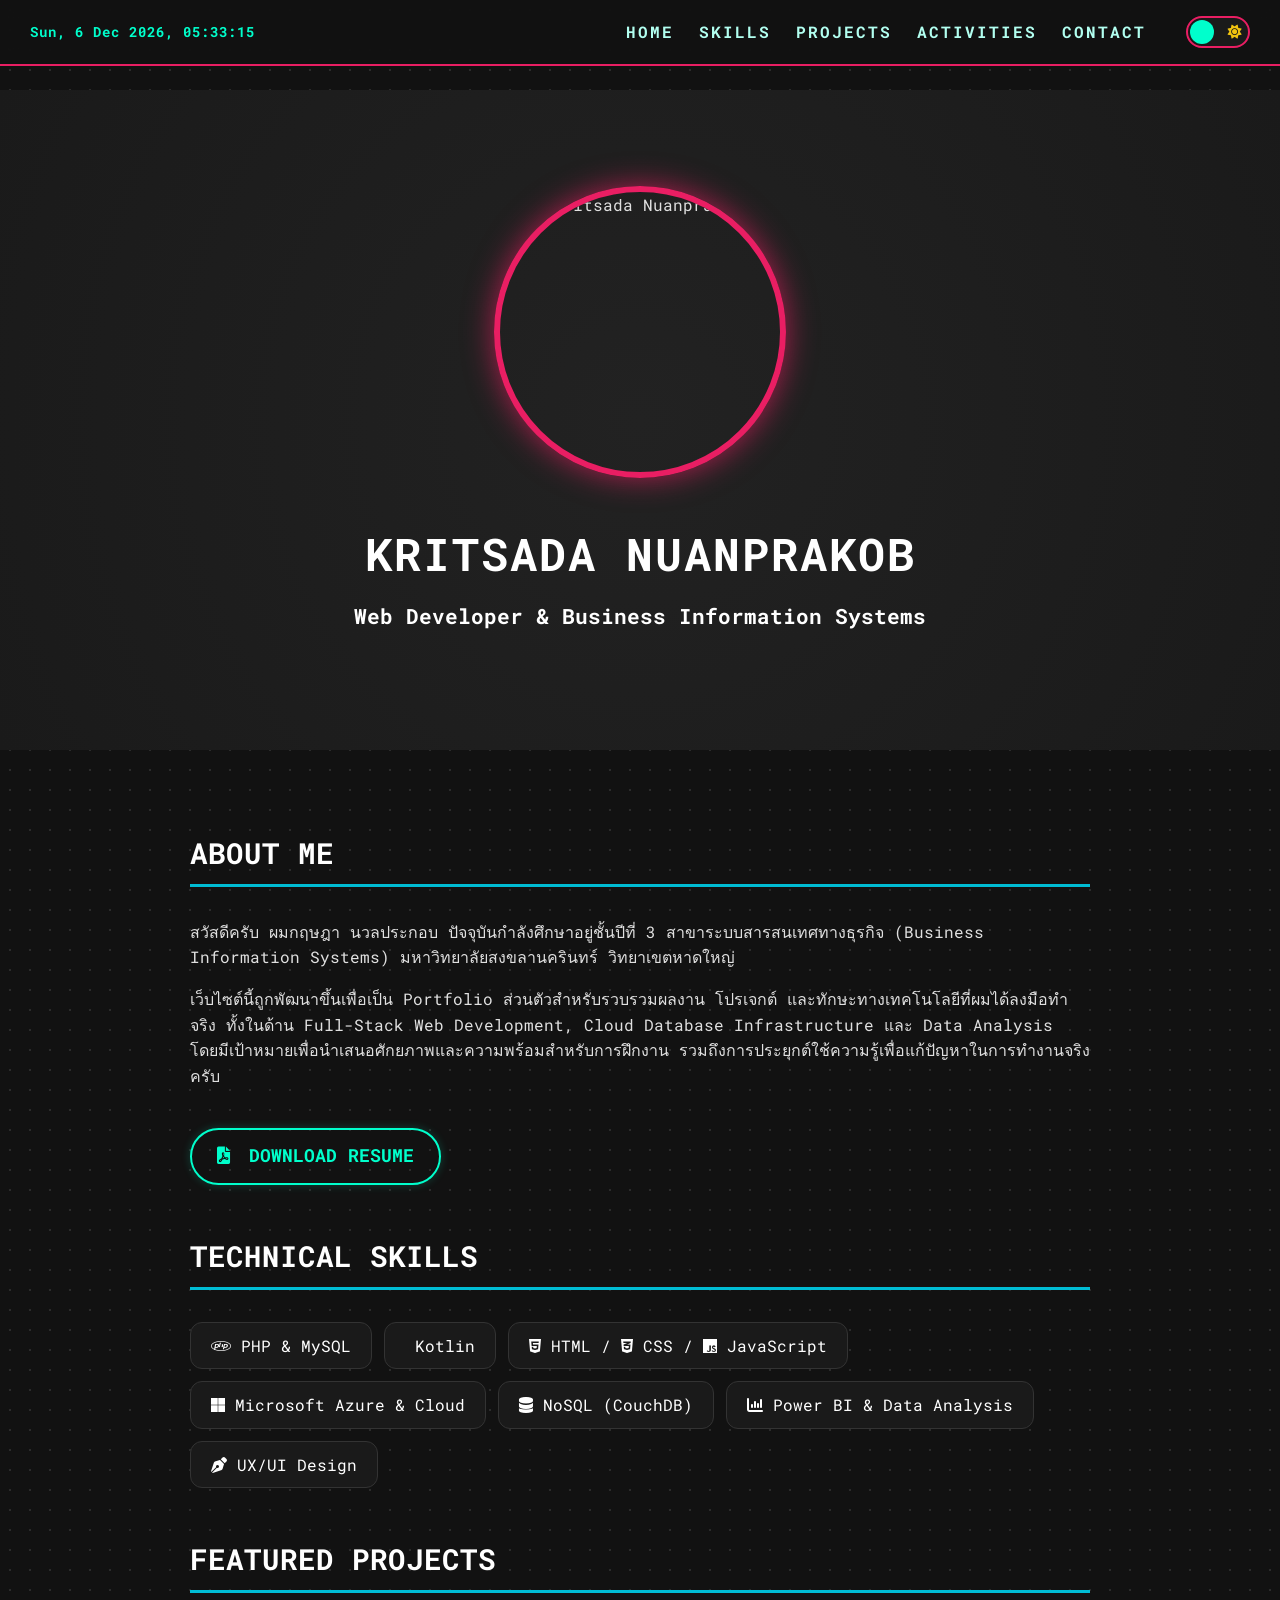
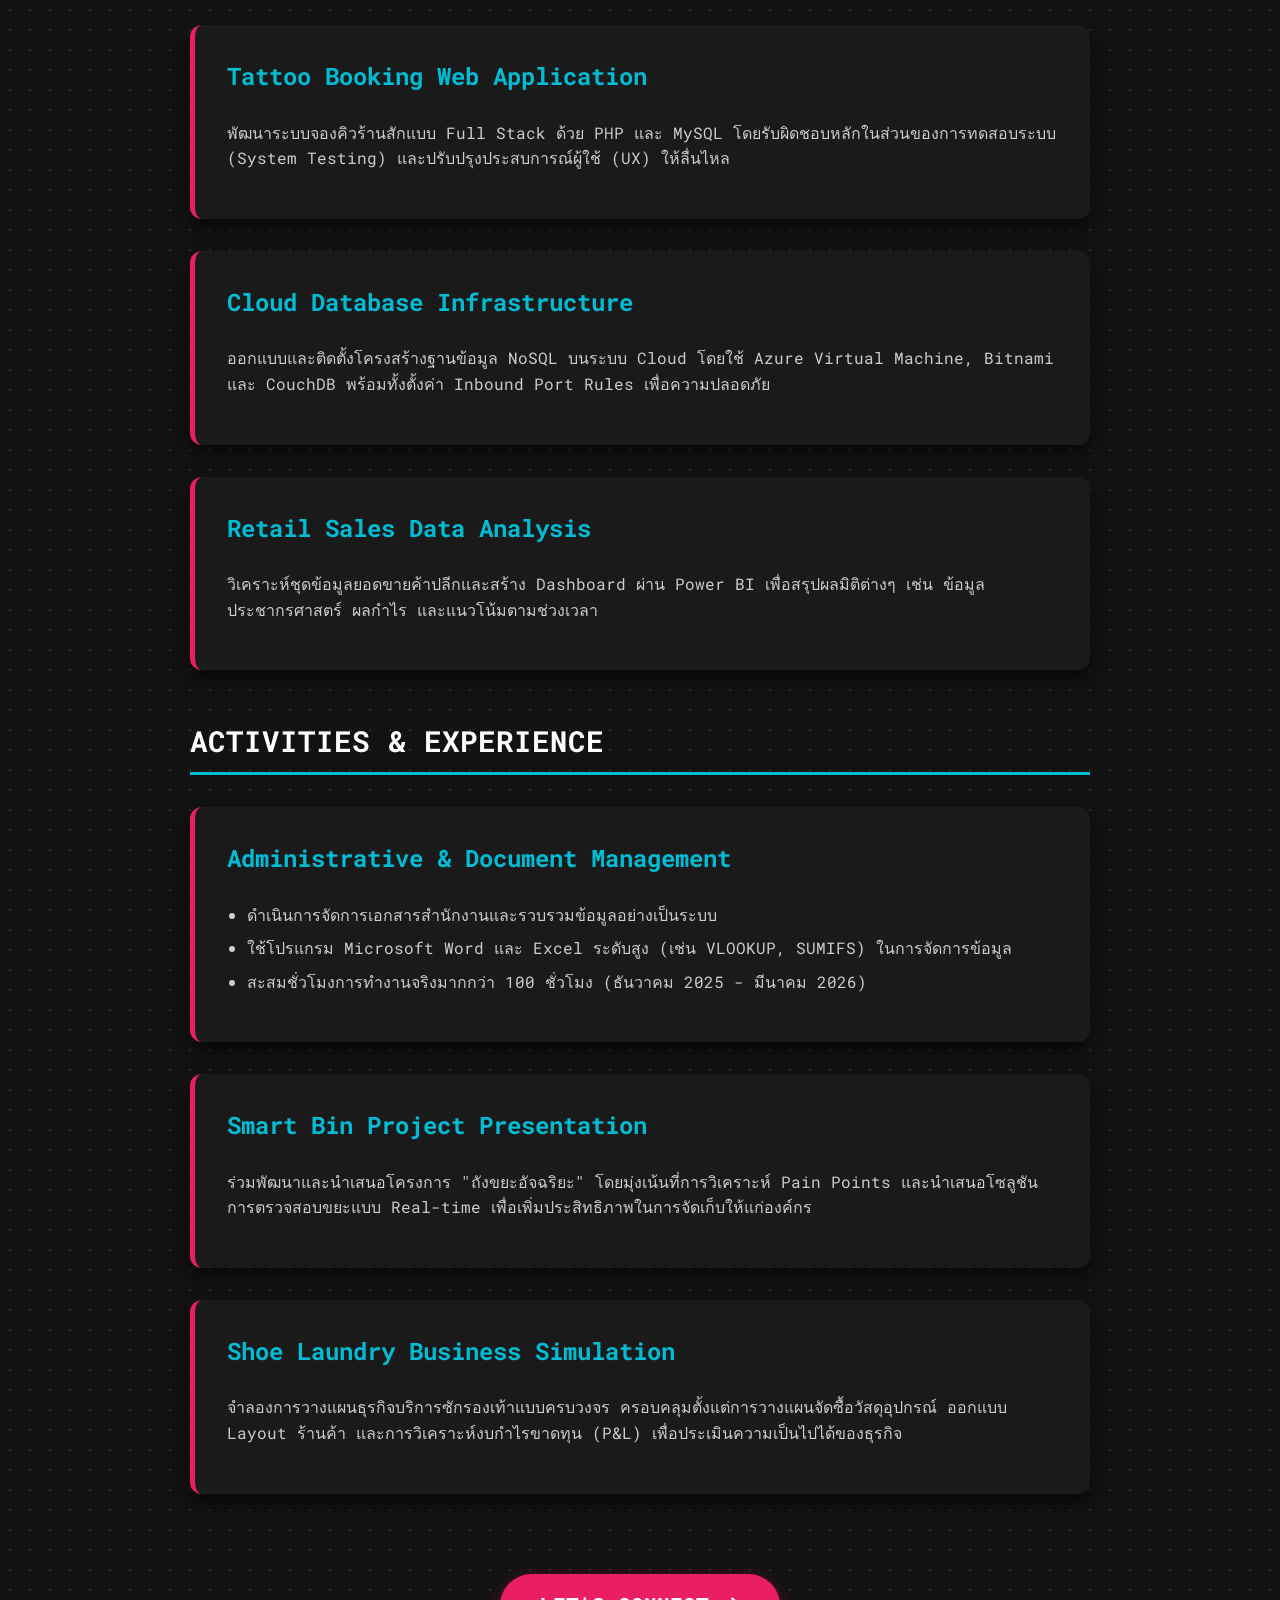
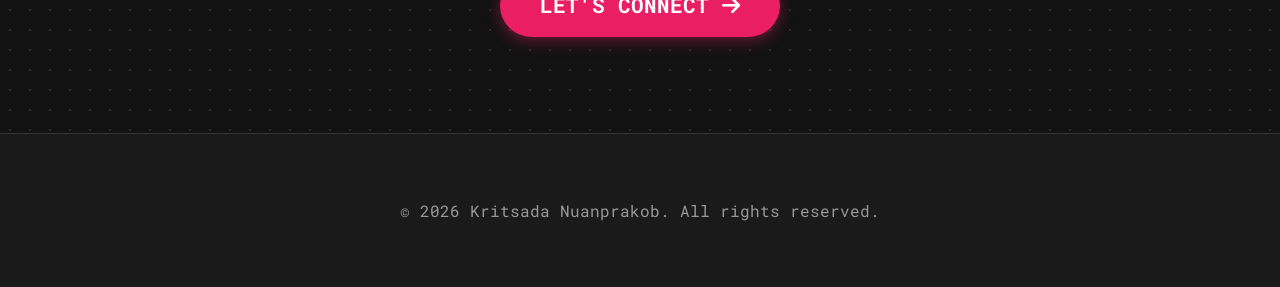
==== index.html @ 356253b8 "Add files via upload" ====
<!DOCTYPE html>
<html lang="en">
<head>
    <meta charset="UTF-8">
    <meta name="viewport" content="width=device-width, initial-scale=1.0">
    <title>Kritsada Nuanprakob | Web Dev Portfolio</title>
    
    <link href="https://fonts.googleapis.com/css2?family=Roboto+Mono:wght@700&display=swap" rel="stylesheet">
    <link rel="stylesheet" href="https://cdnjs.cloudflare.com/ajax/libs/font-awesome/6.0.0/css/all.min.css">
    
    <link rel="stylesheet" href="style.css">
</head>
<body>

    <nav>
        <div class="nav-datetime" id="clock">Loading Time...</div>

        <ul>
            <li><a href="#home">Home</a></li>
            <li><a href="#skills">Skills</a></li>
            <li><a href="#projects">Projects</a></li>
            <li><a href="#activities">Activities</a></li>
            <li><a href="contact.html">Contact</a></li>
            
            <li>
                <button class="theme-switch" id="theme-btn" title="Toggle Light/Dark Mode">
                    <i class="fa-solid fa-moon"></i>
                    <i class="fa-solid fa-sun"></i>
                    <div class="slider"></div>
                </button>
            </li>
        </ul>
    </nav>

    <header id="home">
        <img src="profile.jpg" alt="Kritsada Nuanprakob" class="profile-pic">
        <h1>Kritsada Nuanprakob</h1>
        <p>Web Developer & Business Information Systems</p>
    </header>

    <div class="container">
        
        <section id="about">
            <h2 class="section-title">About Me</h2>
            <p>สวัสดีครับ ผมกฤษฎา นวลประกอบ ปัจจุบันกำลังศึกษาอยู่ชั้นปีที่ 3 สาขาระบบสารสนเทศทางธุรกิจ (Business Information Systems) มหาวิทยาลัยสงขลานครินทร์ วิทยาเขตหาดใหญ่</p>
            <p>เว็บไซต์นี้ถูกพัฒนาขึ้นเพื่อเป็น Portfolio ส่วนตัวสำหรับรวบรวมผลงาน โปรเจกต์ และทักษะทางเทคโนโลยีที่ผมได้ลงมือทำจริง ทั้งในด้าน Full-Stack Web Development, Cloud Database Infrastructure และ Data Analysis โดยมีเป้าหมายเพื่อนำเสนอศักยภาพและความพร้อมสำหรับการฝึกงาน รวมถึงการประยุกต์ใช้ความรู้เพื่อแก้ปัญหาในการทำงานจริงครับ</p>
            <a href="Kritsada_Resume.pdf" download class="btn-download">
                <i class="fa-solid fa-file-pdf"></i> Download Resume
            </a>
        </section>

        <section id="skills">
            <h2 class="section-title">Technical Skills</h2>
            <ul class="skills-list">
                <li><i class="fa-brands fa-php"></i> PHP & MySQL</li>
                <li><i class="fa-brands fa-kotlin"></i> Kotlin</li>
                <li><i class="fa-brands fa-html5"></i> HTML / <i class="fa-brands fa-css3-alt"></i> CSS / <i class="fa-brands fa-js"></i> JavaScript</li>
                <li><i class="fa-brands fa-microsoft"></i> Microsoft Azure & Cloud</li>
                <li><i class="fa-solid fa-database"></i> NoSQL (CouchDB)</li>
                <li><i class="fa-solid fa-chart-column"></i> Power BI & Data Analysis</li>
                <li><i class="fa-solid fa-pen-nib"></i> UX/UI Design</li>
            </ul>
        </section>

        <section id="projects">
            <h2 class="section-title">Featured Projects</h2>
            <div class="project-card">
                <h3>Tattoo Booking Web Application</h3>
                <p>พัฒนาระบบจองคิวร้านสักแบบ Full Stack ด้วย PHP และ MySQL โดยรับผิดชอบหลักในส่วนของการทดสอบระบบ (System Testing) และปรับปรุงประสบการณ์ผู้ใช้ (UX) ให้ลื่นไหล</p>
            </div>
            <div class="project-card">
                <h3>Cloud Database Infrastructure</h3>
                <p>ออกแบบและติดตั้งโครงสร้างฐานข้อมูล NoSQL บนระบบ Cloud โดยใช้ Azure Virtual Machine, Bitnami และ CouchDB พร้อมทั้งตั้งค่า Inbound Port Rules เพื่อความปลอดภัย</p>
            </div>
            <div class="project-card">
                <h3>Retail Sales Data Analysis</h3>
                <p>วิเคราะห์ชุดข้อมูลยอดขายค้าปลีกและสร้าง Dashboard ผ่าน Power BI เพื่อสรุปผลมิติต่างๆ เช่น ข้อมูลประชากรศาสตร์ ผลกำไร และแนวโน้มตามช่วงเวลา</p>
            </div>
        </section>

        <section id="activities">
            <h2 class="section-title">Activities & Experience</h2>
            <div class="project-card">
                <h3>Administrative & Document Management</h3>
                <ul>
                    <li>ดำเนินการจัดการเอกสารสำนักงานและรวบรวมข้อมูลอย่างเป็นระบบ</li>
                    <li>ใช้โปรแกรม Microsoft Word และ Excel ระดับสูง (เช่น VLOOKUP, SUMIFS) ในการจัดการข้อมูล</li>
                    <li>สะสมชั่วโมงการทำงานจริงมากกว่า 100 ชั่วโมง (ธันวาคม 2025 - มีนาคม 2026)</li>
                </ul>
            </div>
            <div class="project-card">
                <h3>Smart Bin Project Presentation</h3>
                <p>ร่วมพัฒนาและนำเสนอโครงการ "ถังขยะอัจฉริยะ" โดยมุ่งเน้นที่การวิเคราะห์ Pain Points และนำเสนอโซลูชันการตรวจสอบขยะแบบ Real-time เพื่อเพิ่มประสิทธิภาพในการจัดเก็บให้แก่องค์กร</p>
            </div>
            <div class="project-card">
                <h3>Shoe Laundry Business Simulation</h3>
                <p>จำลองการวางแผนธุรกิจบริการซักรองเท้าแบบครบวงจร ครอบคลุมตั้งแต่การวางแผนจัดซื้อวัสดุอุปกรณ์ ออกแบบ Layout ร้านค้า และการวิเคราะห์งบกำไรขาดทุน (P&L) เพื่อประเมินความเป็นไปได้ของธุรกิจ</p>
            </div>
        </section>

        <div style="text-align: center; margin-top: 2rem;">
            <a href="contact.html" class="btn-to-contact">Let's Connect <i class="fa-solid fa-arrow-right"></i></a>
        </div>

    </div>

    <footer>
        <p>&copy; 2026 Kritsada Nuanprakob. All rights reserved.</p>
    </footer>

    <script src="script.js"></script>
</body>
</html>
---- style.css ----
/* --- ตั้งค่าพื้นฐาน --- */
html { scroll-behavior: smooth; }
body { 
    font-family: 'Roboto Mono', monospace, 'Inter', 'Segoe UI', sans-serif; 
    margin: 0; padding: 0; color: #e0e0e0; 
    background-color: #121212; 
    background-image: radial-gradient(#2c2c2c 1px, transparent 1px);
    background-size: 20px 20px;
    line-height: 1.6; padding-top: 90px; 
    transition: background-color 0.4s ease, color 0.4s ease;
}

/* --- CSS Animation --- */
@keyframes fadeInUp {
    from { opacity: 0; transform: translateY(20px); }
    to { opacity: 1; transform: translateY(0); }
}
.section-title, .project-card, .btn-to-contact, #about {
    animation: fadeInUp 0.6s ease-out forwards; opacity: 0; 
}
.project-card:nth-child(2) { animation-delay: 0.2s; }
.project-card:nth-child(3) { animation-delay: 0.4s; }
.project-card:nth-child(4) { animation-delay: 0.6s; }

/* --- แถบเมนู Navigation Bar --- */
nav {
    position: fixed; top: 0; width: 100%;
    background-color: rgba(18, 18, 18, 0.95); backdrop-filter: blur(10px);
    z-index: 1000; border-bottom: 2px solid #e91e63;
    padding: 1rem 30px; display: flex; 
    justify-content: space-between; align-items: center;
    box-sizing: border-box; transition: background-color 0.4s ease;
}
.nav-datetime { color: #00ffcc; font-size: 0.9rem; letter-spacing: 1px; font-weight: bold; }
nav ul { display: flex; align-items: center; list-style: none; margin: 0; padding: 0; gap: 25px; }
nav a {
    color: #b2fff0; text-decoration: none; font-size: 1rem; text-transform: uppercase;
    letter-spacing: 2px; font-weight: bold; padding-bottom: 5px; 
    border-bottom: 2px solid transparent; transition: all 0.3s ease;
}
nav a:hover { color: #00ffcc; text-shadow: 0 0 10px rgba(0, 255, 204, 0.8); border-bottom: 2px solid #00ffcc; }

/* --- ปุ่มสลับธีมแบบสวิตช์ (Toggle Switch) --- */
.theme-switch {
    position: relative; display: flex; align-items: center; justify-content: space-between;
    width: 64px; height: 32px; background-color: #1a1a1a;
    border-radius: 30px; border: 2px solid #e91e63;
    padding: 0 6px; cursor: pointer; margin-left: 15px;
    transition: background-color 0.4s, border-color 0.4s;
}
.theme-switch i { font-size: 14px; color: #f1c40f; z-index: 1; } /* สีเหลืองสำหรับไอคอน */
.theme-switch .slider {
    position: absolute; top: 2px; left: 2px;
    width: 24px; height: 24px; background-color: #00ffcc;
    border-radius: 50%; z-index: 2;
    transition: transform 0.4s cubic-bezier(0.68, -0.55, 0.265, 1.55); /* เอฟเฟกต์เด้งๆ */
}
/* สไตล์ปุ่มเมื่ออยู่ใน Light Mode */
body.light-mode .theme-switch { background-color: #fff; border-color: #00bcd4; }
body.light-mode .theme-switch .slider {
    transform: translateX(32px); /* เลื่อนสวิตช์ไปขวา */
    background-color: #e91e63; /* เปลี่ยนสีเป็นชมพู */
}

/* --- ส่วนหัวเว็บไซต์ (Header) --- */
header { 
    background: radial-gradient(circle, #222 0%, #1a1a1a 100%); 
    display: flex; flex-direction: column; align-items: center; 
    justify-content: center; padding: 6rem 1rem; text-align: center; transition: background 0.4s ease;
}
.profile-pic { 
    width: 280px; height: 280px; border-radius: 50%; border: 6px solid #e91e63; 
    box-shadow: 0 0 30px rgba(233, 30, 99, 0.7); margin-bottom: 2.5rem; 
    object-fit: cover; transition: transform 0.3s ease; 
}
.profile-pic:hover { transform: scale(1.05); }
header h1 { margin: 0; font-size: 2.8rem; color: #fff; text-transform: uppercase; letter-spacing: 2px; }
header p { font-size: 1.3rem; color: #fff; margin-top: 10px; font-weight: bold; }

/* --- ส่วนโครงสร้างเนื้อหา --- */
.container { max-width: 900px; margin: 0 auto; padding: 2rem 1rem; }
.section-title { 
    border-bottom: 3px solid #00bcd4; padding-bottom: 0.5rem; 
    margin-bottom: 2rem; margin-top: 3rem; color: #fff; 
    text-transform: uppercase; font-size: 1.8rem; letter-spacing: 1px; 
}

/* --- ทักษะความสามารถ --- */
.skills-list { display: flex; flex-wrap: wrap; gap: 12px; list-style: none; padding: 0; }
.skills-list li { 
    background-color: #1a1a1a; padding: 10px 20px; border-radius: 12px; 
    font-size: 1rem; color: #fff; border: 1px solid #333; transition: all 0.3s; 
}
.skills-list li:hover { transform: scale(1.05); background-color: #00bcd4; color: #000; }

/* --- การ์ดผลงาน --- */
.project-card { 
    background: #1a1a1a; padding: 2rem; border-radius: 12px; 
    box-shadow: 0 10px 15px rgba(0,0,0,0.5); margin-bottom: 2rem; 
    border-left: 5px solid #e91e63; transition: all 0.3s; 
}
.project-card:hover { transform: translateY(-5px); box-shadow: 0 15px 25px rgba(0,0,0,0.6); }
.project-card h3 { margin-top: 0; color: #00bcd4; font-size: 1.5rem; }
.project-card p { color: #ccc; }
.project-card ul { color: #ccc; margin-top: 10px; padding-left: 20px; }
.project-card ul li { margin-bottom: 8px; }

/* --- ปุ่มกดต่างๆ --- */
.btn-to-contact {
    display: inline-block; margin-top: 3rem; padding: 15px 40px;
    background-color: #e91e63; color: #fff; font-size: 1.3rem; border-radius: 40px;
    text-transform: uppercase; text-decoration: none; box-shadow: 0 4px 15px rgba(233, 30, 99, 0.4);
    transition: all 0.3s; font-weight: bold;
}
.btn-to-contact:hover { background-color: #00bcd4; color: #000; box-shadow: 0 4px 15px rgba(0, 188, 212, 0.4); transform: translateY(-3px); }

.btn-download {
    display: inline-block; margin-top: 1.5rem; padding: 12px 25px;
    background-color: transparent; color: #00ffcc; font-size: 1.1rem;
    border-radius: 30px; text-transform: uppercase; text-decoration: none;
    border: 2px solid #00ffcc; transition: all 0.3s; font-weight: bold;
    box-shadow: 0 0 10px rgba(0, 255, 204, 0.2);
}
.btn-download:hover { background-color: #00ffcc; color: #121212; box-shadow: 0 0 20px rgba(0, 255, 204, 0.8); transform: translateY(-3px); }
.btn-download i { margin-right: 8px; }

footer { text-align: center; padding: 3rem; background-color: #1a1a1a; color: #999; margin-top: 4rem; border-top: 1px solid #333; transition: background 0.4s; }

/* ========================================= */
/* --- ธีมสว่าง (Light Mode) เพิ่มความโดดเด่น --- */
/* ========================================= */
body.light-mode { 
    background-color: #f0f2f5; 
    color: #222; /* เปลี่ยนจากเทาเป็นเกือบดำให้อ่านง่าย */
    font-weight: 500; /* เพิ่มความหนาให้ตัวอักษรปกติ */
    background-image: radial-gradient(#ccc 1px, transparent 1px); 
}
body.light-mode nav { 
    background-color: rgba(255, 255, 255, 0.95); 
    border-bottom: 2px solid #00bcd4; 
    box-shadow: 0 4px 10px rgba(0,0,0,0.05); /* เพิ่มเงาให้เมนูลอยขึ้นมา */
}
body.light-mode .nav-datetime { color: #d81b60; font-weight: 900; }
body.light-mode nav a { color: #444; font-weight: 800; }
body.light-mode nav a:hover { color: #0097a7; border-bottom: 3px solid #0097a7; }

body.light-mode header { background: radial-gradient(circle, #e9ecef 0%, #fff 100%); }
body.light-mode header h1 { 
    color: #111; 
    font-weight: 900; 
    text-shadow: 2px 2px 4px rgba(0,0,0,0.1); /* เงาบางๆ ให้ชื่อเด่นออกมา */
}
body.light-mode header p { color: #008ba3; font-weight: bold; }

body.light-mode .section-title { 
    color: #111; font-weight: 900; border-bottom: 4px solid #00bcd4; 
}

body.light-mode .skills-list li { 
    background-color: #fff; color: #222; 
    border: 2px solid #e0e0e0; font-weight: bold;
    box-shadow: 0 2px 5px rgba(0,0,0,0.05);
}
body.light-mode .skills-list li:hover { background-color: #00bcd4; color: #fff; border-color: #00bcd4; }

body.light-mode .project-card { 
    background: #fff; 
    box-shadow: 0 6px 15px rgba(0,0,0,0.08); /* เพิ่มเงาการ์ดให้ลอยขึ้นอ่านง่าย */
    border-left: 6px solid #00bcd4; 
}
body.light-mode .project-card h3 { color: #d81b60; font-weight: 900; } 
body.light-mode .project-card p, body.light-mode .project-card ul { color: #333; font-weight: 500; }

body.light-mode footer { background-color: #fff; color: #555; border-top: 2px solid #ddd; font-weight: bold; }
body.light-mode .btn-download { color: #0097a7; border: 2px solid #0097a7; box-shadow: none; font-weight: 800; }
body.light-mode .btn-download:hover { background-color: #0097a7; color: #fff; }

/* --- Responsive Design --- */
@media (max-width: 768px) {
    nav { flex-direction: column; padding: 1rem; gap: 10px; }
    nav ul { flex-wrap: wrap; justify-content: center; gap: 15px; }
    .nav-datetime { margin-bottom: 5px; }
    body { padding-top: 130px; }
    header { padding: 3rem 1rem; }
    .profile-pic { width: 180px; height: 180px; border-width: 4px; } 
    header h1 { font-size: 2rem; }
    .section-title { font-size: 1.5rem; }
    .project-card h3 { font-size: 1.3rem; }
}
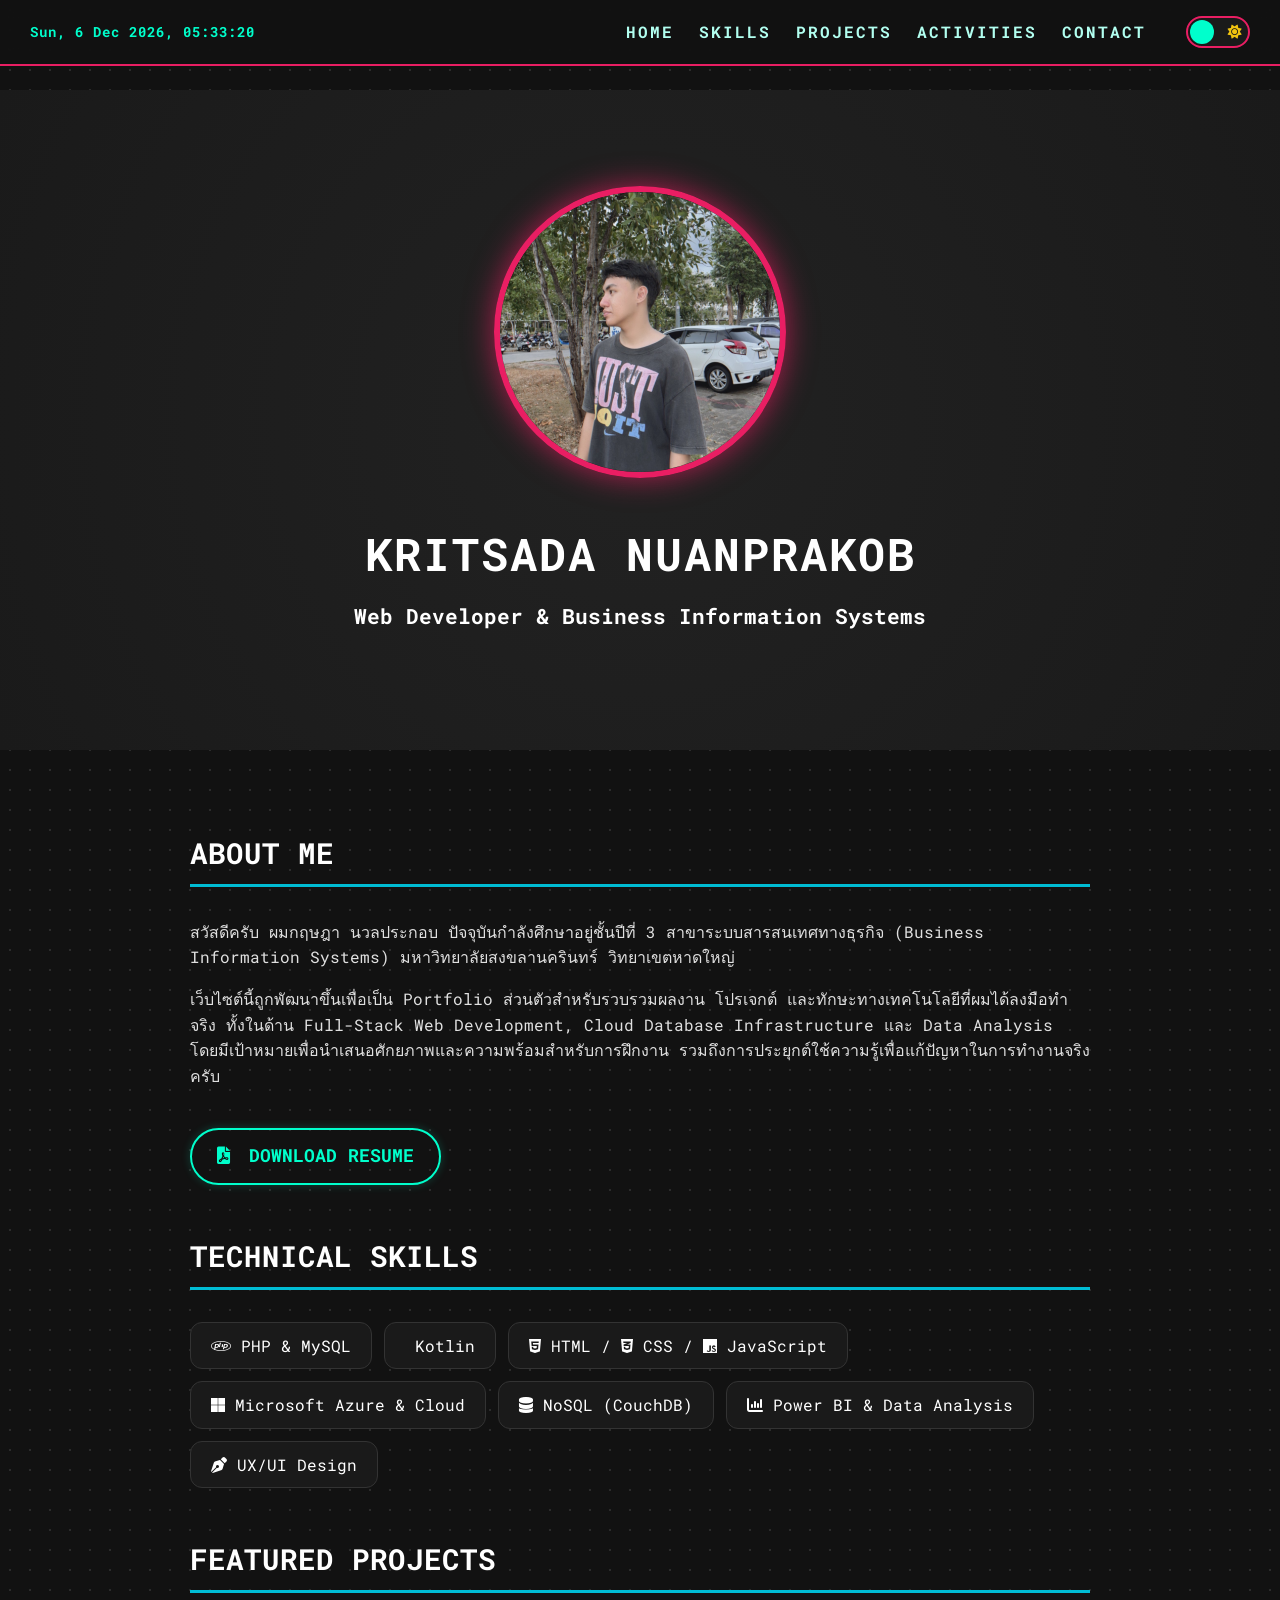
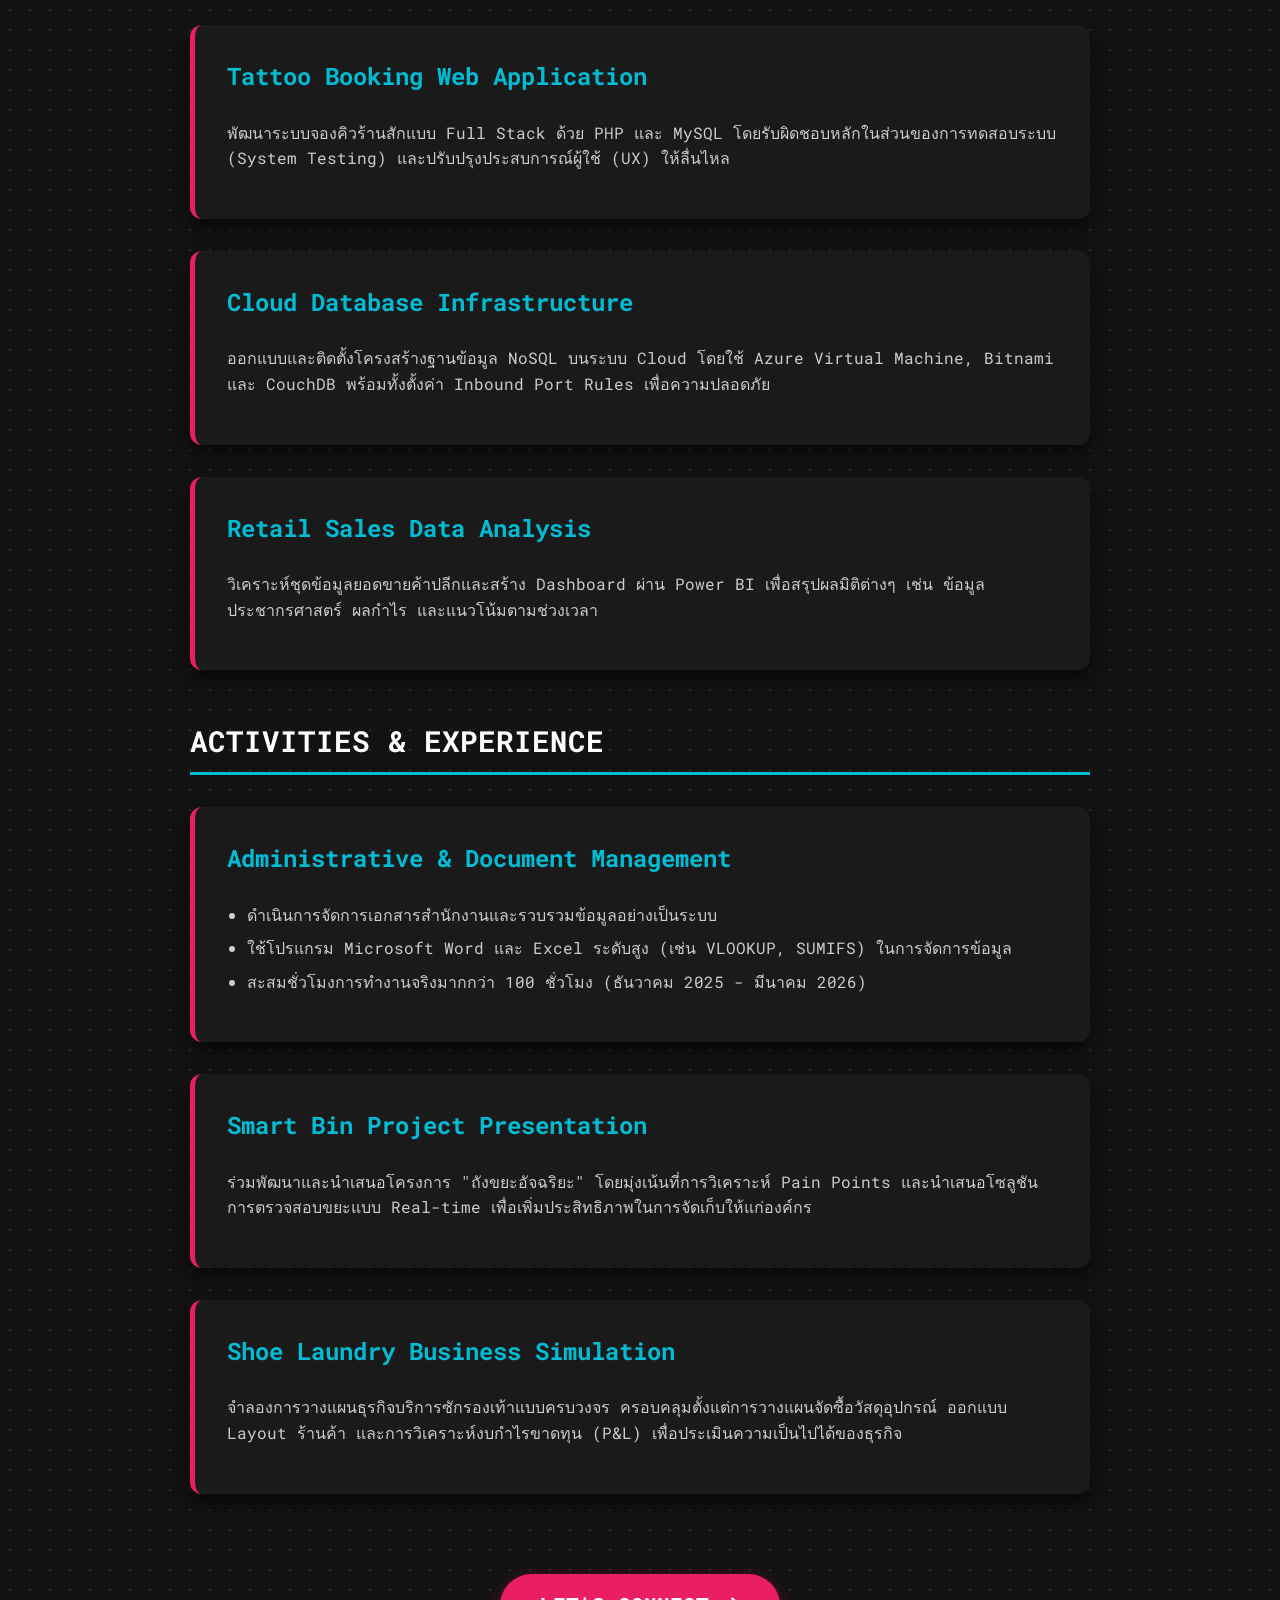
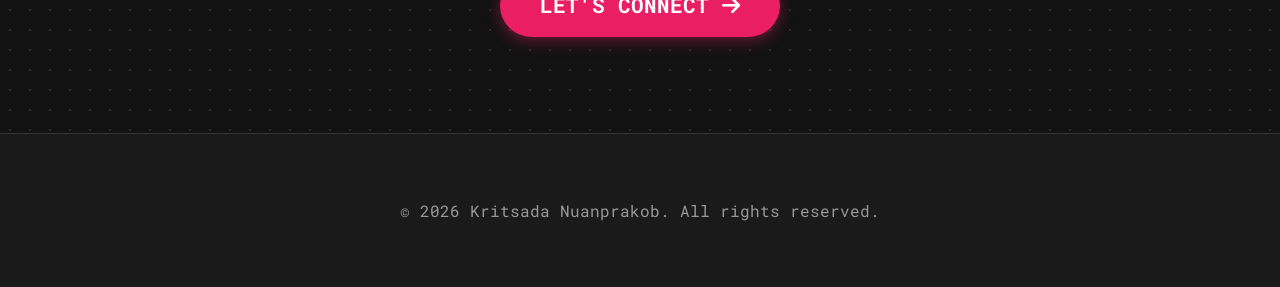
==== commit f71c3e13: "Add files via upload" ====
--- a/index.html
+++ b/index.html
@@ -33,7 +33,7 @@
     </nav>
 
     <header id="home">
-        <img src="profile.jpg" alt="Kritsada Nuanprakob" class="profile-pic">
+        <img src="profile.JPG" alt="Kritsada Nuanprakob" class="profile-pic">
         <h1>Kritsada Nuanprakob</h1>
         <p>Web Developer & Business Information Systems</p>
     </header>
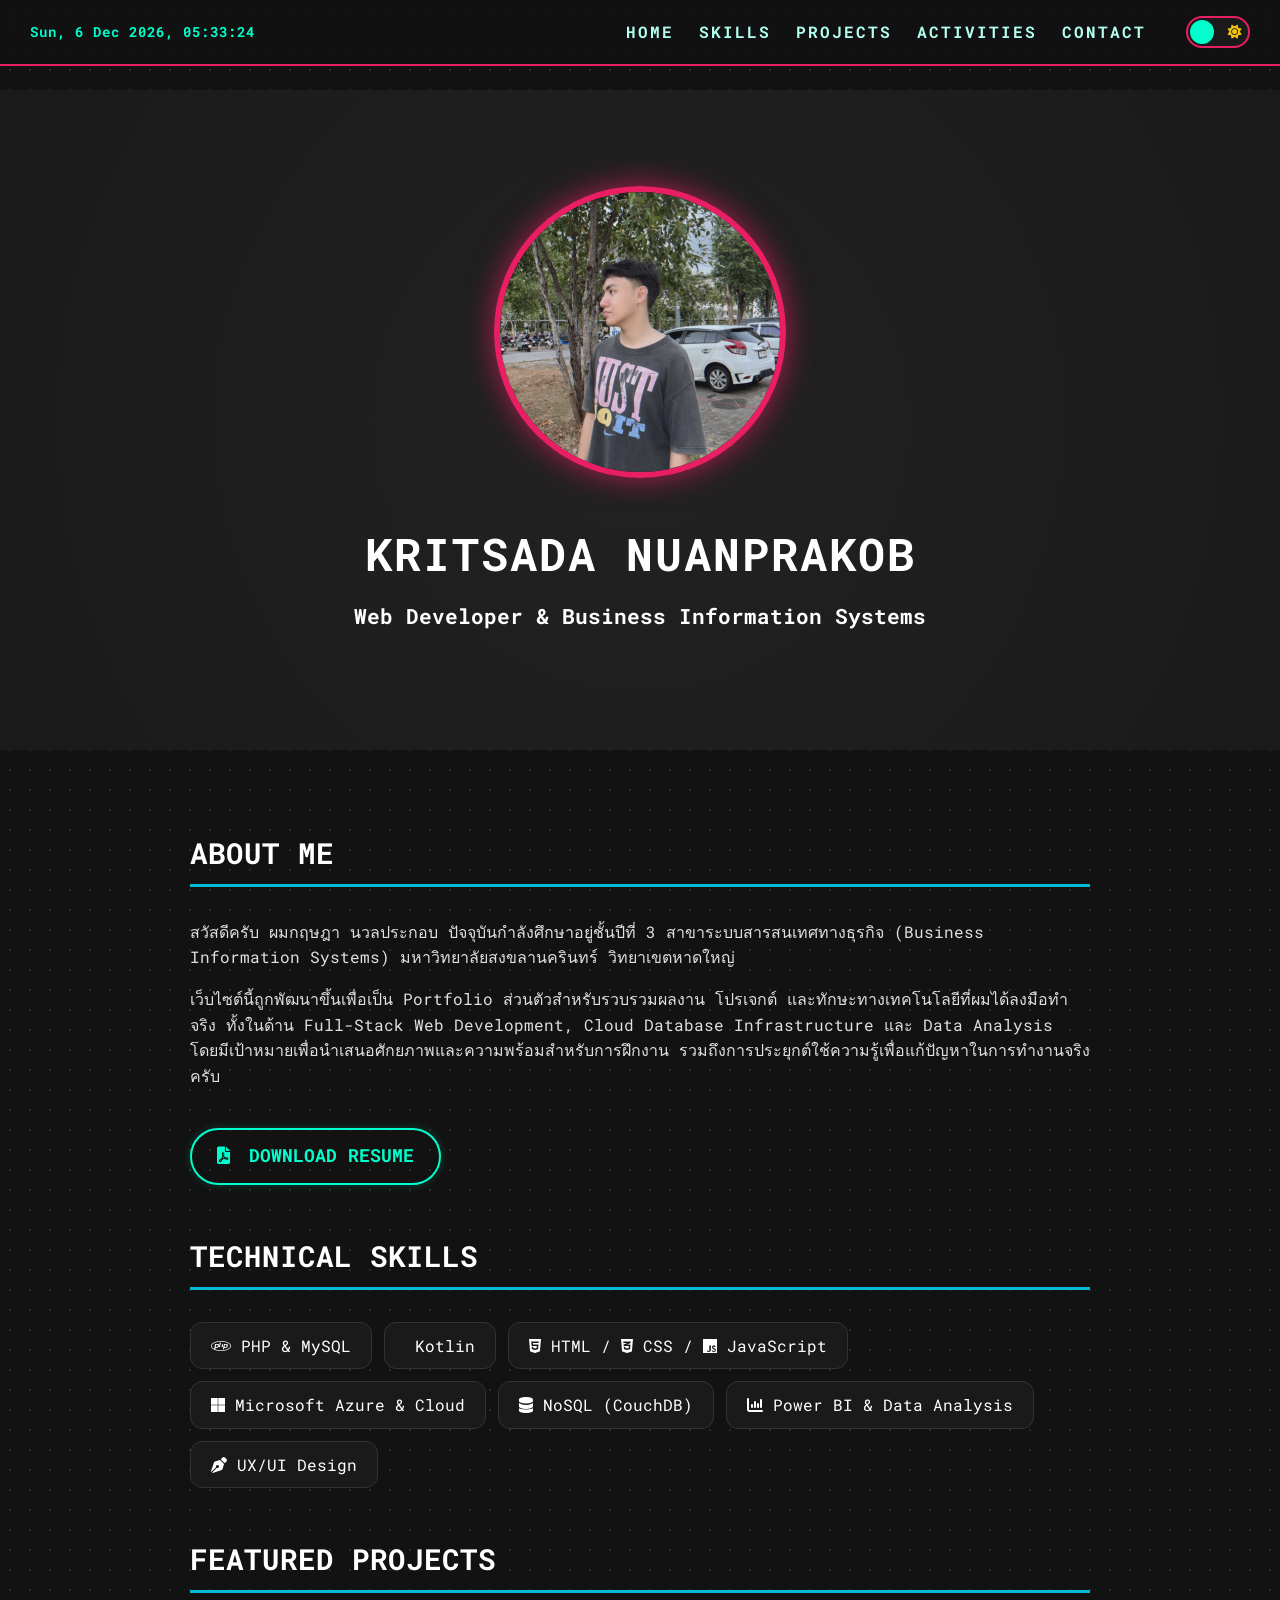
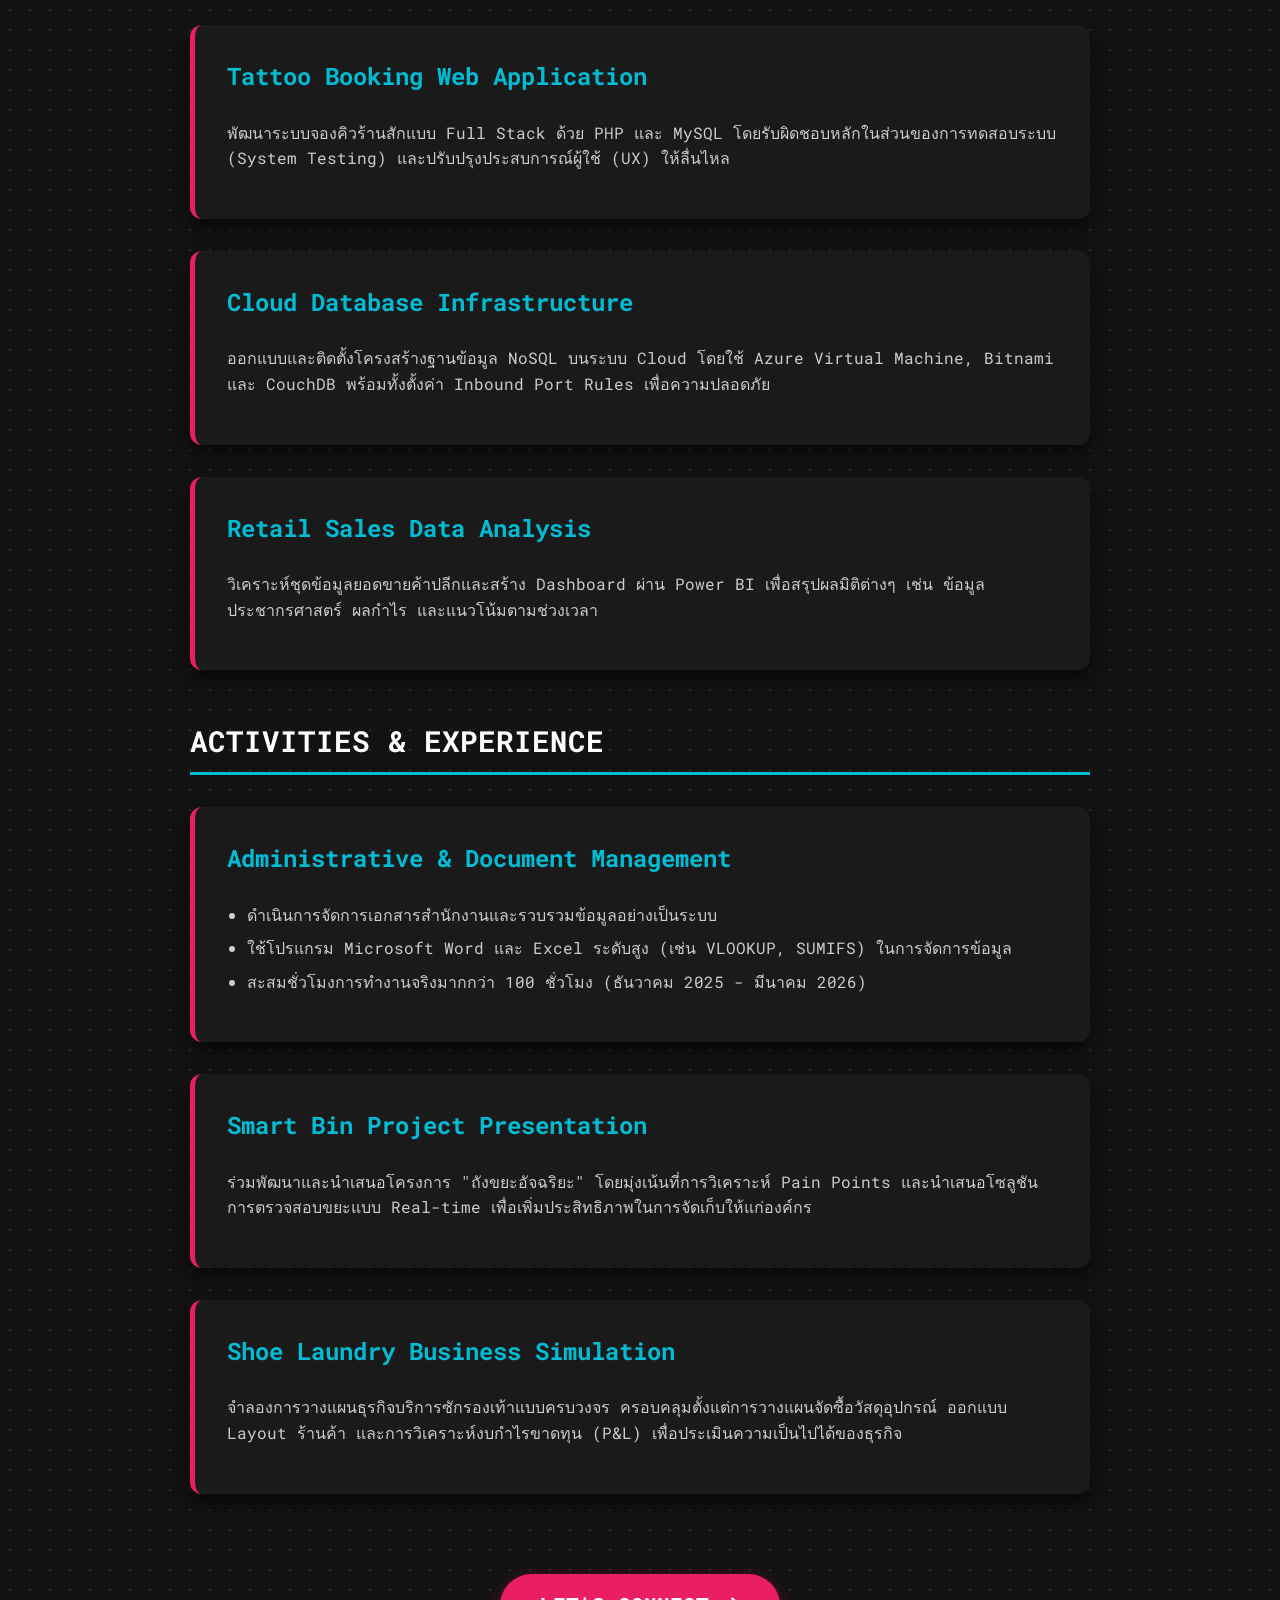
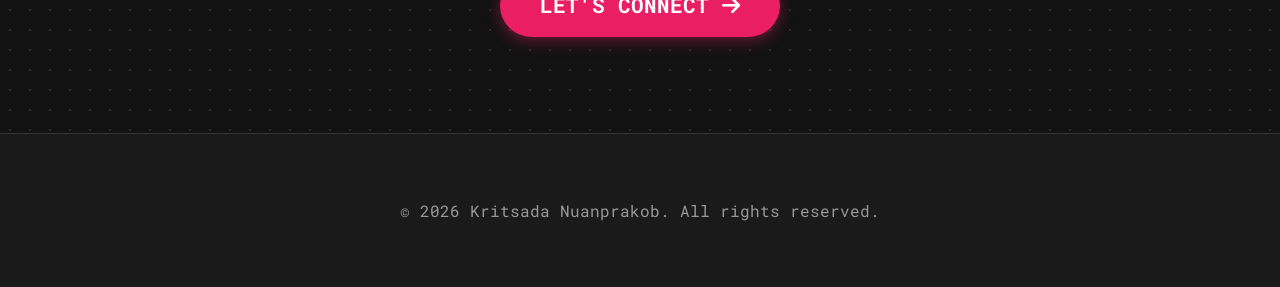
==== commit 37091f43: "Add files via upload" ====
--- a/index.html
+++ b/index.html
@@ -33,7 +33,7 @@
     </nav>
 
     <header id="home">
-        <img src="profile.JPG" alt="Kritsada Nuanprakob" class="profile-pic">
+        <img src="profile.JPG?v=1" alt="Kritsada Nuanprakob" class="profile-pic">
         <h1>Kritsada Nuanprakob</h1>
         <p>Web Developer & Business Information Systems</p>
     </header>
